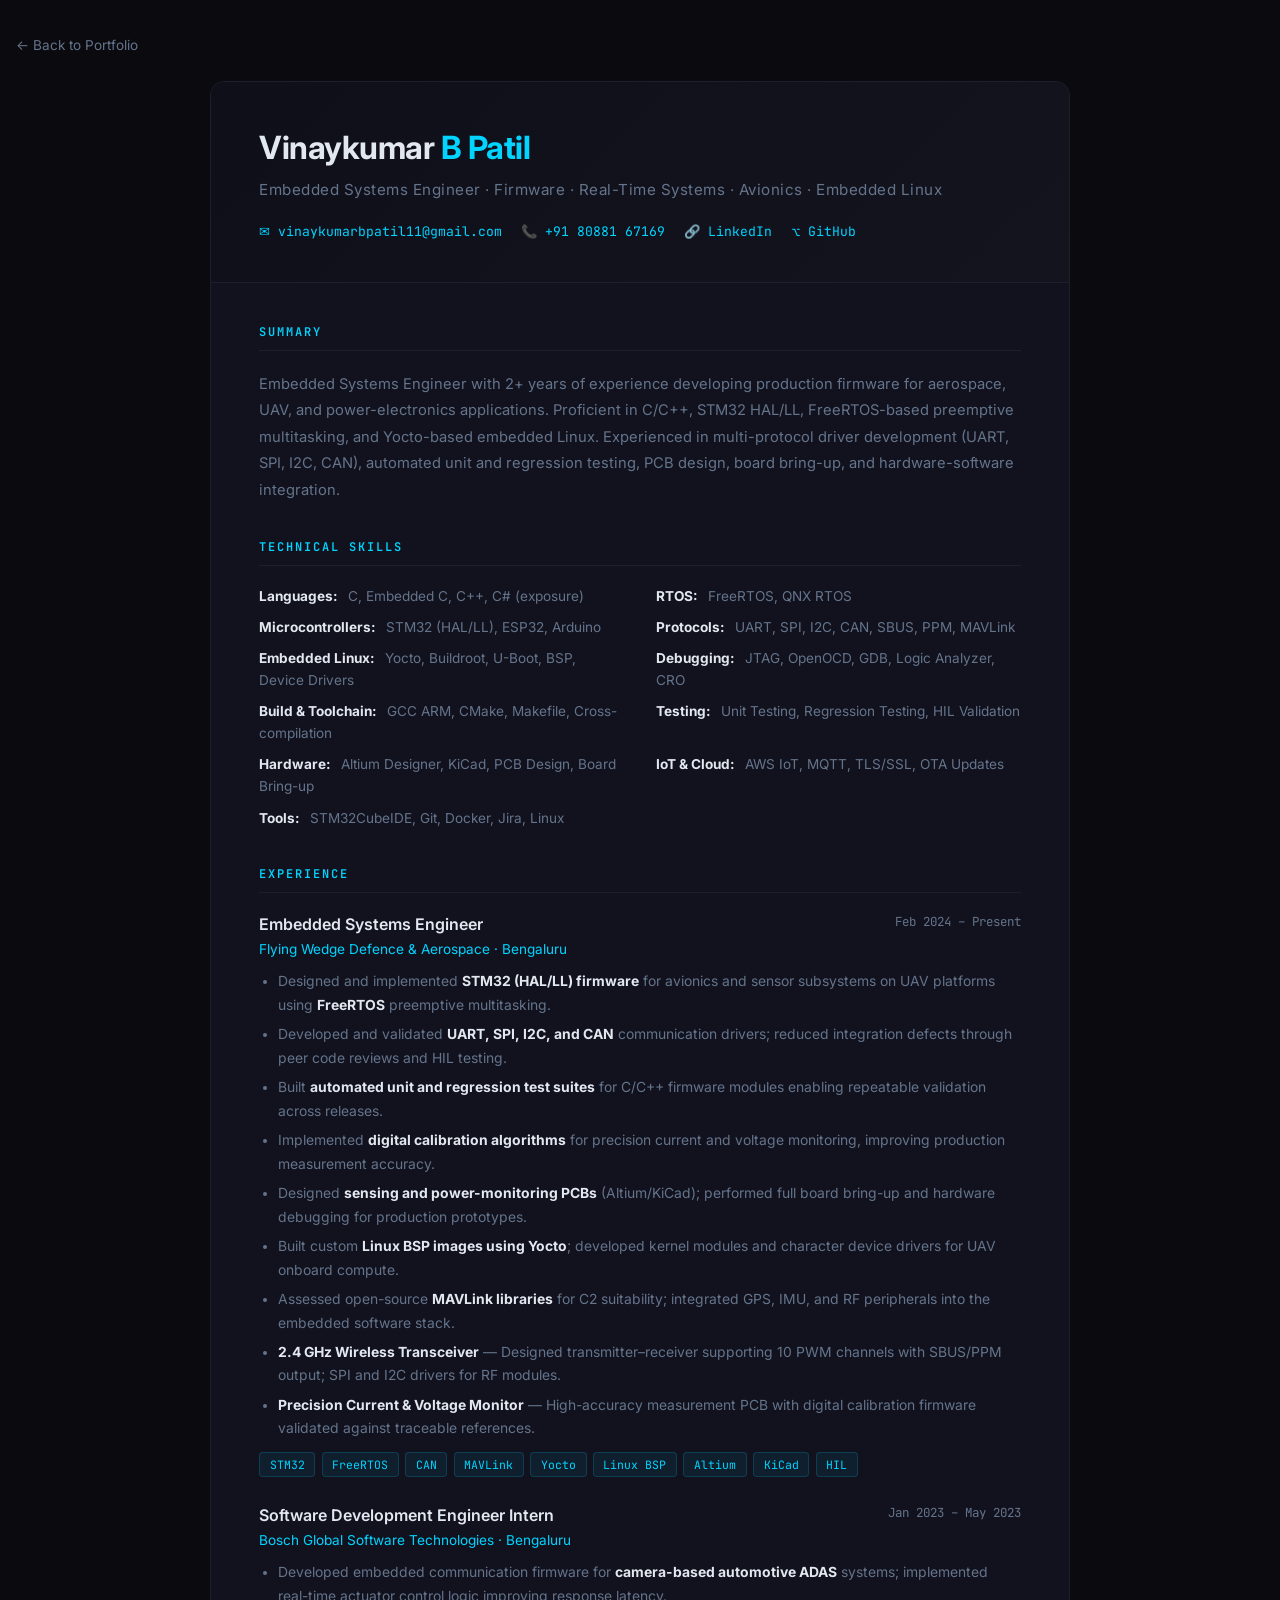
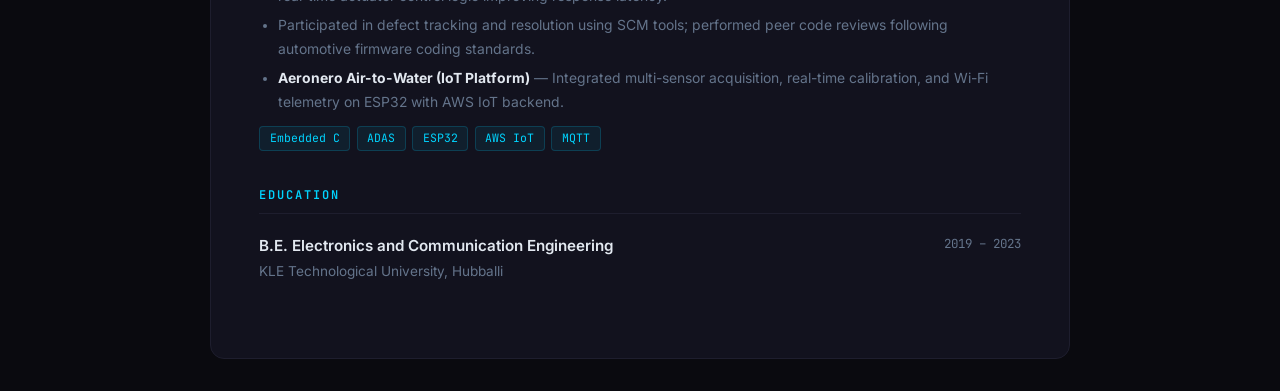
==== resume.html @ afee75f5 "Add Yocto/Linux skills, more projects, HTML resume" ====
<!DOCTYPE html>
<html lang="en">
<head>
  <meta charset="UTF-8"/>
  <meta name="viewport" content="width=device-width, initial-scale=1.0"/>
  <title>Resume — Vinaykumar B Patil</title>
  <link href="https://fonts.googleapis.com/css2?family=Inter:wght@300;400;500;600;700&family=JetBrains+Mono:wght@400;500&display=swap" rel="stylesheet"/>
  <style>
    *, *::before, *::after { margin: 0; padding: 0; box-sizing: border-box; }

    :root {
      --bg: #0a0a0f;
      --card: #12121e;
      --border: #1e1e2e;
      --accent: #00d4ff;
      --accent2: #7c3aed;
      --text: #e2e8f0;
      --muted: #64748b;
      --font: 'Inter', sans-serif;
      --mono: 'JetBrains Mono', monospace;
    }

    body {
      background: var(--bg);
      color: var(--text);
      font-family: var(--font);
      line-height: 1.6;
      padding: 2rem 1rem;
    }

    .resume-wrap {
      max-width: 860px;
      margin: 0 auto;
      background: var(--card);
      border: 1px solid var(--border);
      border-radius: 14px;
      overflow: hidden;
    }

    /* HEADER */
    .resume-header {
      background: linear-gradient(135deg, #0f0f1a, #14141f);
      padding: 2.5rem 3rem;
      border-bottom: 1px solid var(--border);
    }

    .resume-header h1 {
      font-size: 2rem;
      font-weight: 700;
      letter-spacing: -0.5px;
    }

    .resume-header h1 span { color: var(--accent); }

    .resume-header h2 {
      font-size: 0.95rem;
      font-weight: 400;
      color: var(--muted);
      margin-top: 0.3rem;
      letter-spacing: 0.5px;
    }

    .resume-contacts {
      display: flex;
      flex-wrap: wrap;
      gap: 1.2rem;
      margin-top: 1.2rem;
    }

    .resume-contacts a {
      font-size: 0.82rem;
      color: var(--accent);
      text-decoration: none;
      font-family: var(--mono);
      display: flex;
      align-items: center;
      gap: 0.4rem;
    }

    .resume-contacts a:hover { text-decoration: underline; }

    /* BODY */
    .resume-body { padding: 2.5rem 3rem; }

    .r-section { margin-bottom: 2.2rem; }

    .r-section-title {
      font-size: 0.75rem;
      font-weight: 600;
      letter-spacing: 2px;
      text-transform: uppercase;
      color: var(--accent);
      font-family: var(--mono);
      border-bottom: 1px solid var(--border);
      padding-bottom: 0.5rem;
      margin-bottom: 1.2rem;
    }

    .r-summary {
      color: var(--muted);
      font-size: 0.92rem;
      line-height: 1.8;
    }

    /* Skills grid */
    .r-skills-grid {
      display: grid;
      grid-template-columns: repeat(2, 1fr);
      gap: 0.6rem 2rem;
    }

    .r-skill-row { font-size: 0.85rem; color: var(--muted); }
    .r-skill-row strong { color: var(--text); margin-right: 0.4rem; }

    /* Experience */
    .r-job { margin-bottom: 1.6rem; }

    .r-job-header {
      display: flex;
      justify-content: space-between;
      align-items: flex-start;
      flex-wrap: wrap;
      gap: 0.3rem;
      margin-bottom: 0.6rem;
    }

    .r-job-title { font-size: 1rem; font-weight: 600; }
    .r-job-company { font-size: 0.85rem; color: var(--accent); margin-top: 0.1rem; }
    .r-job-date {
      font-family: var(--mono);
      font-size: 0.78rem;
      color: var(--muted);
      white-space: nowrap;
    }

    .r-job ul { padding-left: 1.2rem; list-style: disc; }
    .r-job ul li {
      font-size: 0.87rem;
      color: var(--muted);
      margin-bottom: 0.35rem;
      line-height: 1.7;
    }
    .r-job ul li strong { color: var(--text); }

    .r-tags { display: flex; flex-wrap: wrap; gap: 0.4rem; margin-top: 0.7rem; }
    .r-tags span {
      padding: 0.15rem 0.6rem;
      background: rgba(0,212,255,0.07);
      border: 1px solid rgba(0,212,255,0.18);
      border-radius: 4px;
      font-size: 0.72rem;
      color: var(--accent);
      font-family: var(--mono);
    }

    /* Education */
    .r-edu {
      display: flex;
      justify-content: space-between;
      flex-wrap: wrap;
      gap: 0.3rem;
    }
    .r-edu-title { font-size: 0.95rem; font-weight: 600; }
    .r-edu-sub { font-size: 0.85rem; color: var(--muted); margin-top: 0.2rem; }
    .r-edu-date { font-family: var(--mono); font-size: 0.78rem; color: var(--muted); }

    /* Back link */
    .back-link {
      display: inline-flex;
      align-items: center;
      gap: 0.5rem;
      color: var(--muted);
      font-size: 0.85rem;
      text-decoration: none;
      margin-bottom: 1.5rem;
      transition: color 0.2s;
    }
    .back-link:hover { color: var(--accent); }

    @media print {
      body { background: #fff; color: #000; padding: 0; }
      .resume-wrap { border: none; border-radius: 0; }
      .resume-header { background: #f8f9fa; }
      .back-link { display: none; }
      :root { --accent: #0066cc; --muted: #555; --text: #111; --card: #fff; --border: #ddd; }
    }

    @media (max-width: 600px) {
      .resume-header, .resume-body { padding: 1.5rem; }
      .r-skills-grid { grid-template-columns: 1fr; }
    }
  </style>
</head>
<body>

  <a href="index.html" class="back-link">← Back to Portfolio</a>

  <div class="resume-wrap">

    <div class="resume-header">
      <h1>Vinaykumar <span>B Patil</span></h1>
      <h2>Embedded Systems Engineer · Firmware · Real-Time Systems · Avionics · Embedded Linux</h2>
      <div class="resume-contacts">
        <a href="mailto:vinaykumarbpatil11@gmail.com">✉ vinaykumarbpatil11@gmail.com</a>
        <a href="tel:+918088167169">📞 +91 80881 67169</a>
        <a href="https://linkedin.com/in/vinaykumar-b-patil-a30332217" target="_blank">🔗 LinkedIn</a>
        <a href="https://github.com/Vinaykumar-B-Patil" target="_blank">⌥ GitHub</a>
      </div>
    </div>

    <div class="resume-body">

      <div class="r-section">
        <div class="r-section-title">Summary</div>
        <p class="r-summary">Embedded Systems Engineer with 2+ years of experience developing production firmware for aerospace, UAV, and power-electronics applications. Proficient in C/C++, STM32 HAL/LL, FreeRTOS-based preemptive multitasking, and Yocto-based embedded Linux. Experienced in multi-protocol driver development (UART, SPI, I2C, CAN), automated unit and regression testing, PCB design, board bring-up, and hardware-software integration.</p>
      </div>

      <div class="r-section">
        <div class="r-section-title">Technical Skills</div>
        <div class="r-skills-grid">
          <div class="r-skill-row"><strong>Languages:</strong> C, Embedded C, C++, C# (exposure)</div>
          <div class="r-skill-row"><strong>RTOS:</strong> FreeRTOS, QNX RTOS</div>
          <div class="r-skill-row"><strong>Microcontrollers:</strong> STM32 (HAL/LL), ESP32, Arduino</div>
          <div class="r-skill-row"><strong>Protocols:</strong> UART, SPI, I2C, CAN, SBUS, PPM, MAVLink</div>
          <div class="r-skill-row"><strong>Embedded Linux:</strong> Yocto, Buildroot, U-Boot, BSP, Device Drivers</div>
          <div class="r-skill-row"><strong>Debugging:</strong> JTAG, OpenOCD, GDB, Logic Analyzer, CRO</div>
          <div class="r-skill-row"><strong>Build & Toolchain:</strong> GCC ARM, CMake, Makefile, Cross-compilation</div>
          <div class="r-skill-row"><strong>Testing:</strong> Unit Testing, Regression Testing, HIL Validation</div>
          <div class="r-skill-row"><strong>Hardware:</strong> Altium Designer, KiCad, PCB Design, Board Bring-up</div>
          <div class="r-skill-row"><strong>IoT & Cloud:</strong> AWS IoT, MQTT, TLS/SSL, OTA Updates</div>
          <div class="r-skill-row"><strong>Tools:</strong> STM32CubeIDE, Git, Docker, Jira, Linux</div>
        </div>
      </div>

      <div class="r-section">
        <div class="r-section-title">Experience</div>

        <div class="r-job">
          <div class="r-job-header">
            <div>
              <div class="r-job-title">Embedded Systems Engineer</div>
              <div class="r-job-company">Flying Wedge Defence & Aerospace · Bengaluru</div>
            </div>
            <div class="r-job-date">Feb 2024 – Present</div>
          </div>
          <ul>
            <li>Designed and implemented <strong>STM32 (HAL/LL) firmware</strong> for avionics and sensor subsystems on UAV platforms using <strong>FreeRTOS</strong> preemptive multitasking.</li>
            <li>Developed and validated <strong>UART, SPI, I2C, and CAN</strong> communication drivers; reduced integration defects through peer code reviews and HIL testing.</li>
            <li>Built <strong>automated unit and regression test suites</strong> for C/C++ firmware modules enabling repeatable validation across releases.</li>
            <li>Implemented <strong>digital calibration algorithms</strong> for precision current and voltage monitoring, improving production measurement accuracy.</li>
            <li>Designed <strong>sensing and power-monitoring PCBs</strong> (Altium/KiCad); performed full board bring-up and hardware debugging for production prototypes.</li>
            <li>Built custom <strong>Linux BSP images using Yocto</strong>; developed kernel modules and character device drivers for UAV onboard compute.</li>
            <li>Assessed open-source <strong>MAVLink libraries</strong> for C2 suitability; integrated GPS, IMU, and RF peripherals into the embedded software stack.</li>
            <li><strong>2.4 GHz Wireless Transceiver</strong> — Designed transmitter–receiver supporting 10 PWM channels with SBUS/PPM output; SPI and I2C drivers for RF modules.</li>
            <li><strong>Precision Current & Voltage Monitor</strong> — High-accuracy measurement PCB with digital calibration firmware validated against traceable references.</li>
          </ul>
          <div class="r-tags">
            <span>STM32</span><span>FreeRTOS</span><span>CAN</span><span>MAVLink</span><span>Yocto</span><span>Linux BSP</span><span>Altium</span><span>KiCad</span><span>HIL</span>
          </div>
        </div>

        <div class="r-job">
          <div class="r-job-header">
            <div>
              <div class="r-job-title">Software Development Engineer Intern</div>
              <div class="r-job-company">Bosch Global Software Technologies · Bengaluru</div>
            </div>
            <div class="r-job-date">Jan 2023 – May 2023</div>
          </div>
          <ul>
            <li>Developed embedded communication firmware for <strong>camera-based automotive ADAS</strong> systems; implemented real-time actuator control logic improving response latency.</li>
            <li>Participated in defect tracking and resolution using SCM tools; performed peer code reviews following automotive firmware coding standards.</li>
            <li><strong>Aeronero Air-to-Water (IoT Platform)</strong> — Integrated multi-sensor acquisition, real-time calibration, and Wi-Fi telemetry on ESP32 with AWS IoT backend.</li>
          </ul>
          <div class="r-tags">
            <span>Embedded C</span><span>ADAS</span><span>ESP32</span><span>AWS IoT</span><span>MQTT</span>
          </div>
        </div>
      </div>

      <div class="r-section">
        <div class="r-section-title">Education</div>
        <div class="r-edu">
          <div>
            <div class="r-edu-title">B.E. Electronics and Communication Engineering</div>
            <div class="r-edu-sub">KLE Technological University, Hubballi</div>
          </div>
          <div class="r-edu-date">2019 – 2023</div>
        </div>
      </div>

    </div>
  </div>

</body>
</html>
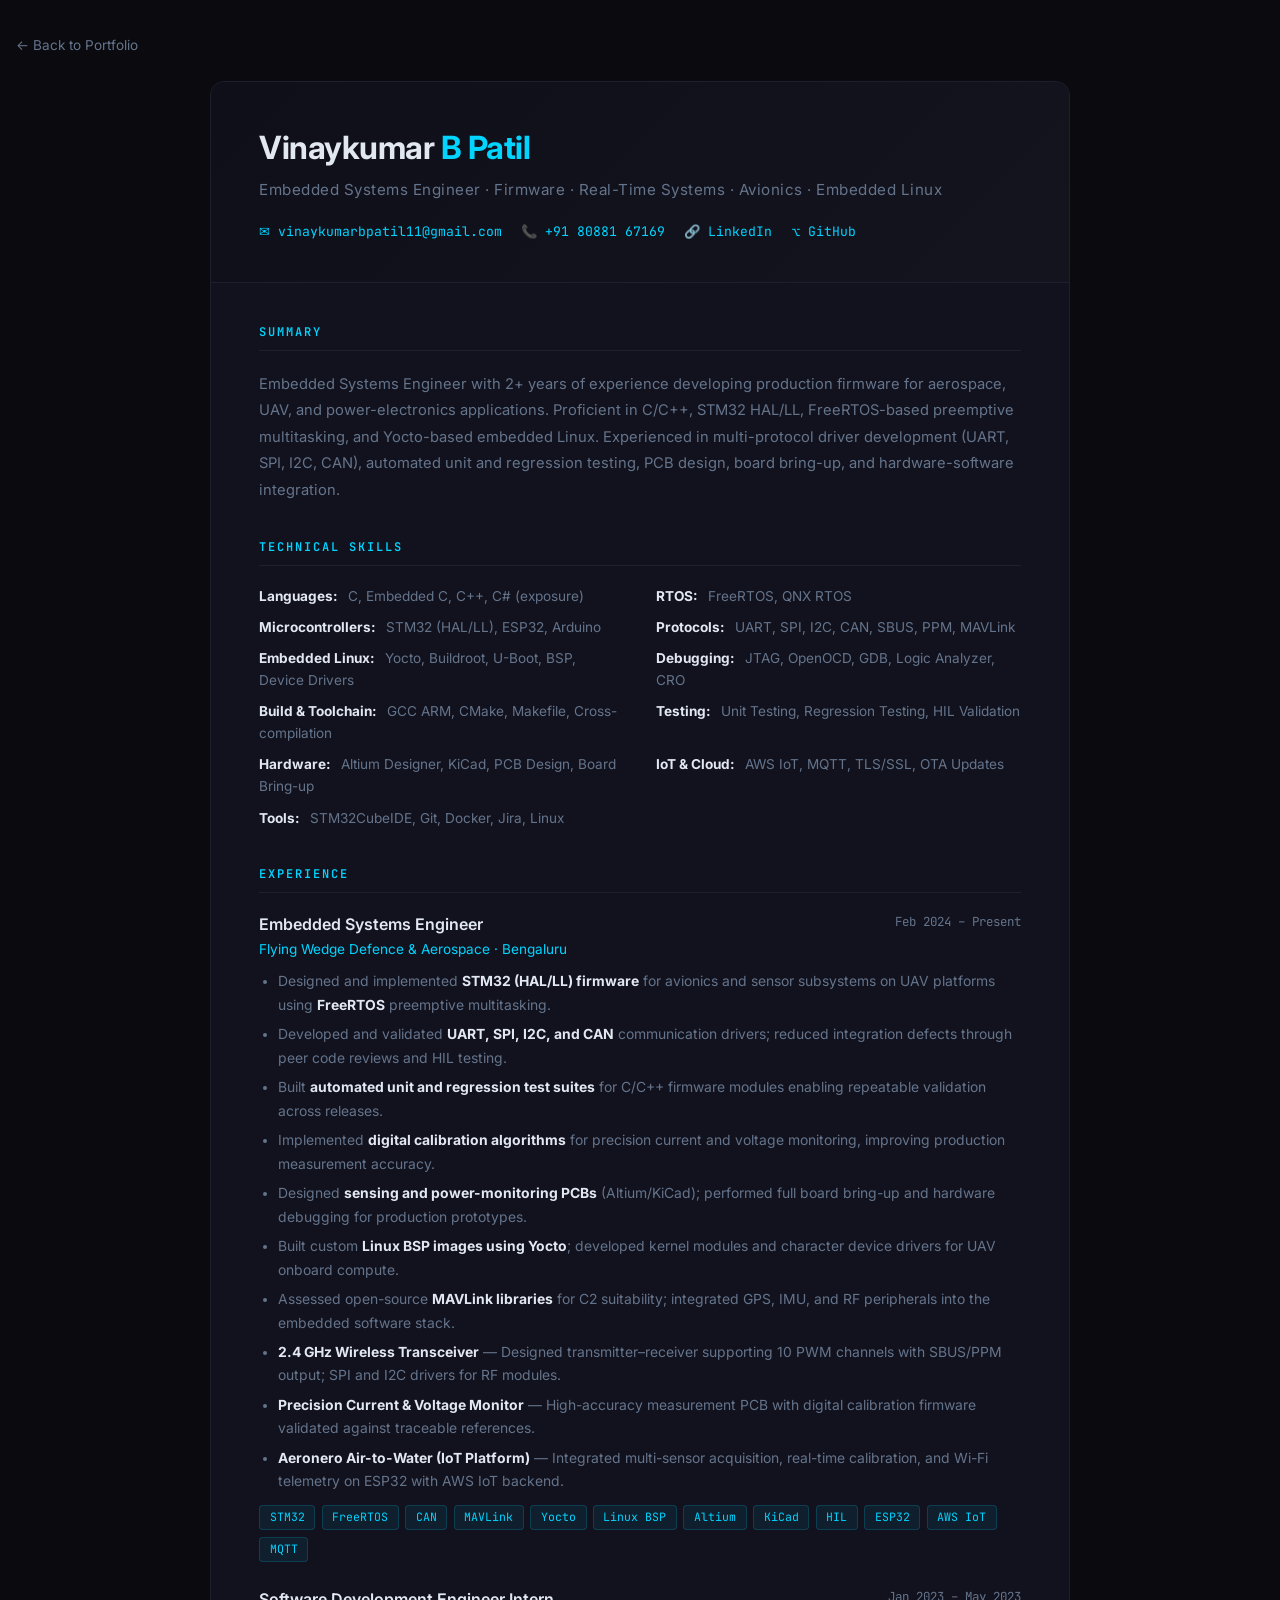
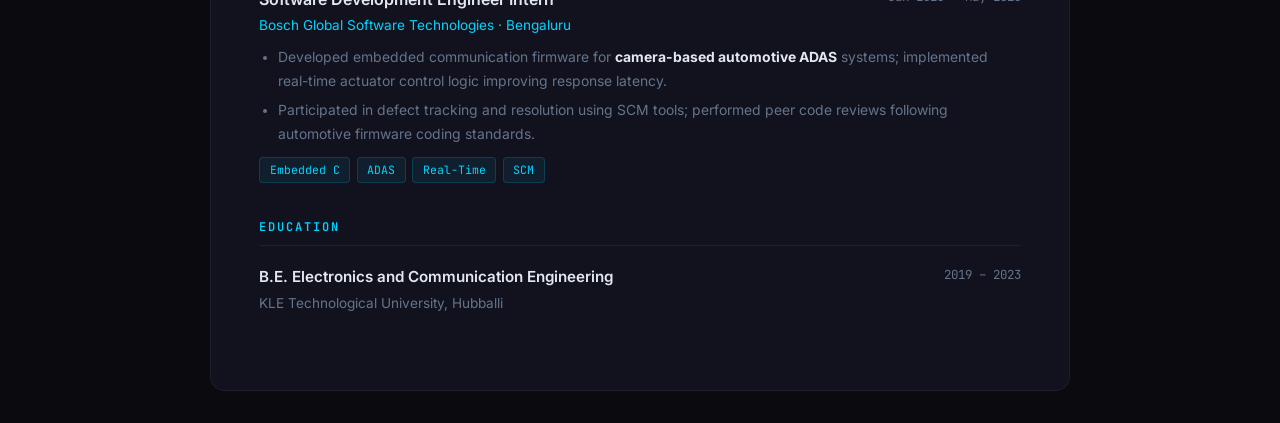
==== commit f4bb68f2: "some chaneg" ====
--- a/resume.html
+++ b/resume.html
@@ -253,9 +253,10 @@
             <li>Assessed open-source <strong>MAVLink libraries</strong> for C2 suitability; integrated GPS, IMU, and RF peripherals into the embedded software stack.</li>
             <li><strong>2.4 GHz Wireless Transceiver</strong> — Designed transmitter–receiver supporting 10 PWM channels with SBUS/PPM output; SPI and I2C drivers for RF modules.</li>
             <li><strong>Precision Current & Voltage Monitor</strong> — High-accuracy measurement PCB with digital calibration firmware validated against traceable references.</li>
+            <li><strong>Aeronero Air-to-Water (IoT Platform)</strong> — Integrated multi-sensor acquisition, real-time calibration, and Wi-Fi telemetry on ESP32 with AWS IoT backend.</li>
           </ul>
           <div class="r-tags">
-            <span>STM32</span><span>FreeRTOS</span><span>CAN</span><span>MAVLink</span><span>Yocto</span><span>Linux BSP</span><span>Altium</span><span>KiCad</span><span>HIL</span>
+            <span>STM32</span><span>FreeRTOS</span><span>CAN</span><span>MAVLink</span><span>Yocto</span><span>Linux BSP</span><span>Altium</span><span>KiCad</span><span>HIL</span><span>ESP32</span><span>AWS IoT</span><span>MQTT</span>
           </div>
         </div>
 
@@ -270,10 +271,9 @@
           <ul>
             <li>Developed embedded communication firmware for <strong>camera-based automotive ADAS</strong> systems; implemented real-time actuator control logic improving response latency.</li>
             <li>Participated in defect tracking and resolution using SCM tools; performed peer code reviews following automotive firmware coding standards.</li>
-            <li><strong>Aeronero Air-to-Water (IoT Platform)</strong> — Integrated multi-sensor acquisition, real-time calibration, and Wi-Fi telemetry on ESP32 with AWS IoT backend.</li>
           </ul>
           <div class="r-tags">
-            <span>Embedded C</span><span>ADAS</span><span>ESP32</span><span>AWS IoT</span><span>MQTT</span>
+            <span>Embedded C</span><span>ADAS</span><span>Real-Time</span><span>SCM</span>
           </div>
         </div>
       </div>
